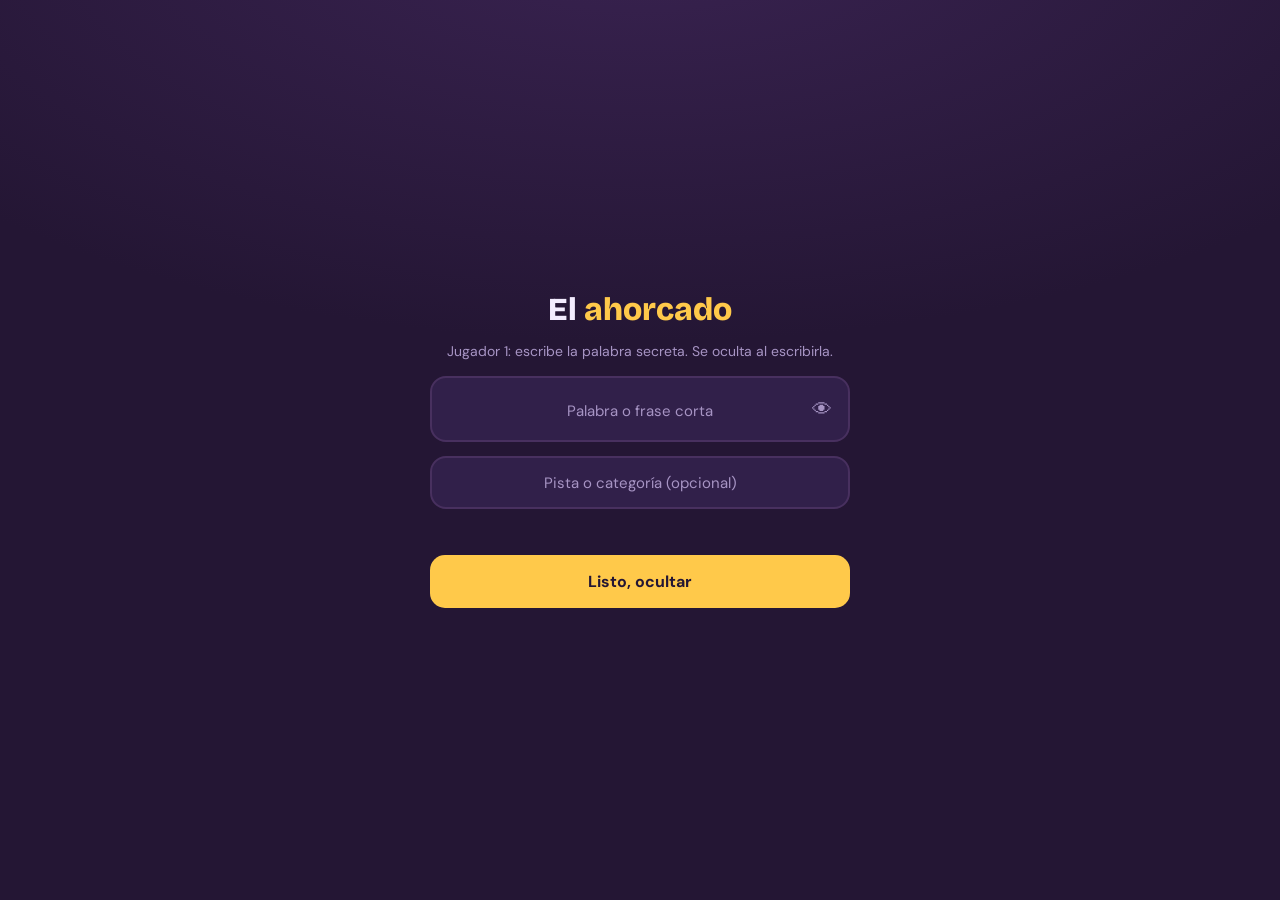
==== ahorcado.html @ eb5de444 "Add files via upload" ====
<!DOCTYPE html>
<html lang="es">
<head>
<meta charset="utf-8">
<meta name="viewport" content="width=device-width, initial-scale=1, viewport-fit=cover">
<title>Ahorcado</title>
<link rel="preconnect" href="https://fonts.googleapis.com">
<link rel="preconnect" href="https://fonts.gstatic.com" crossorigin>
<link href="https://fonts.googleapis.com/css2?family=Bricolage+Grotesque:opsz,wght@12..96,800&family=DM+Sans:wght@400;500;700&display=swap" rel="stylesheet">
<style>
  :root{
    --fondo:#241634;--panel:#31204A;--borde:#48305F;
    --ambar:#FFC94A;--menta:#6FE7C4;--rojo:#FF7B7B;
    --tinta:#F3ECFF;--tenue:#A794C4;
  }
  *{box-sizing:border-box;margin:0;padding:0;-webkit-tap-highlight-color:transparent}
  body{
    background:radial-gradient(120% 80% at 50% -10%, #3A2352 0%, transparent 60%), var(--fondo);
    color:var(--tinta);font-family:'DM Sans',system-ui,sans-serif;
    min-height:100dvh;display:flex;align-items:center;justify-content:center;
    padding:16px calc(16px + env(safe-area-inset-left)) calc(16px + env(safe-area-inset-bottom));
  }
  main{width:100%;max-width:420px}
  .pantalla{display:none;flex-direction:column;gap:14px}
  .pantalla.activa{display:flex}

  h1{font-family:'Bricolage Grotesque',sans-serif;font-weight:800;font-size:clamp(24px,7vw,32px);
     line-height:1.1;text-align:center}
  h1 em{font-style:normal;color:var(--ambar)}
  .nota{font-size:14px;color:var(--tenue);text-align:center;line-height:1.45}

  .campo{position:relative}
  input[type=text],input[type=password]{
    width:100%;font-family:'Bricolage Grotesque',sans-serif;font-weight:800;font-size:22px;
    letter-spacing:.06em;text-align:center;padding:18px 52px;border-radius:16px;
    border:2px solid var(--borde);background:var(--panel);color:var(--tinta);
  }
  input::placeholder{font-family:'DM Sans',sans-serif;font-weight:400;font-size:15px;letter-spacing:0;color:var(--tenue)}
  input:focus{outline:none;border-color:var(--ambar)}
  .ojo{position:absolute;right:8px;top:50%;transform:translateY(-50%);background:none;border:none;
       font-size:20px;padding:10px;cursor:pointer;color:var(--tenue)}
  input.pista{font-family:'DM Sans',sans-serif;font-weight:500;font-size:16px;letter-spacing:0;padding:14px 16px}

  button.accion{
    font-family:inherit;font-weight:700;font-size:16px;padding:16px;border-radius:15px;
    border:none;background:var(--ambar);color:#241634;cursor:pointer;width:100%;
  }
  button.accion.fantasma{background:transparent;color:var(--tenue);border:2px solid var(--borde)}
  button:focus-visible{outline:3px solid var(--tinta);outline-offset:2px}
  .aviso{font-size:13px;color:var(--rojo);text-align:center;min-height:18px}

  /* Juego */
  .escena{display:flex;align-items:center;gap:12px}
  svg.horca{width:120px;flex:none}
  svg.horca *{stroke:var(--tinta);stroke-width:5;stroke-linecap:round;fill:none}
  svg.horca .cuerda{stroke:var(--tenue)}
  svg.horca .reo{stroke:var(--rojo);opacity:0;transition:opacity .25s}
  svg.horca .reo.visible{opacity:1}
  .datos{flex:1;font-size:11px;letter-spacing:.12em;text-transform:uppercase;color:var(--tenue)}
  .datos b{display:block;font-family:'Bricolage Grotesque',sans-serif;font-size:22px;color:var(--tinta);letter-spacing:0;margin-bottom:8px}
  .falladas{font-family:'Bricolage Grotesque',sans-serif;font-size:15px;color:var(--rojo);letter-spacing:.15em;min-height:20px}

  #palabra{
    display:flex;flex-wrap:wrap;justify-content:center;gap:6px;
    font-family:'Bricolage Grotesque',sans-serif;font-weight:800;font-size:26px;
  }
  #palabra .l{width:26px;text-align:center;border-bottom:3px solid var(--borde);padding-bottom:2px}
  #palabra .l.ok{border-color:var(--menta)}
  #palabra .l.falta{color:var(--rojo);border-color:var(--rojo)}
  #palabra .esp{width:14px;border:none}

  #teclado{display:grid;grid-template-columns:repeat(7,1fr);gap:6px}
  #teclado button{
    font-family:'Bricolage Grotesque',sans-serif;font-weight:800;font-size:17px;
    padding:12px 0;border-radius:11px;border:2px solid var(--borde);
    background:var(--panel);color:var(--tinta);cursor:pointer;
  }
  #teclado button:active{background:#3F2A5C}
  #teclado button.si{background:var(--menta);border-color:var(--menta);color:#241634}
  #teclado button.no{background:transparent;color:#5B4574;border-color:#3A2653}
  #teclado button:disabled{cursor:default}

  .final{text-align:center;padding:6px 0}
  .final h2{font-family:'Bricolage Grotesque',sans-serif;font-size:26px;margin-bottom:4px}
  .final .rev{font-size:15px;color:var(--tenue)}
  .final .rev b{color:var(--ambar);font-family:'Bricolage Grotesque',sans-serif;font-size:20px;letter-spacing:.05em}
</style>
</head>
<body>
<main>

  <!-- 1. Escribir la palabra -->
  <section class="pantalla activa" id="p1">
    <h1>El <em>ahorcado</em></h1>
    <p class="nota">Jugador 1: escribe la palabra secreta. Se oculta al escribirla.</p>
    <div class="campo">
      <input type="password" id="secreta" placeholder="Palabra o frase corta" autocomplete="off" autocapitalize="characters" spellcheck="false">
      <button class="ojo" id="ojo" aria-label="Ver la palabra">👁</button>
    </div>
    <input type="text" class="pista" id="pista" placeholder="Pista o categoría (opcional)" autocomplete="off" maxlength="40">
    <p class="aviso" id="aviso"></p>
    <button class="accion" id="btn-listo">Listo, ocultar</button>
  </section>

  <!-- 2. Pasar el teléfono -->
  <section class="pantalla" id="p2">
    <h1>Pásale el <em>teléfono</em></h1>
    <p class="nota">La palabra ya está guardada. Jugador 2, tienes 6 intentos fallidos.</p>
    <button class="accion" id="btn-empezar">Empezar a adivinar</button>
  </section>

  <!-- 3. Adivinar -->
  <section class="pantalla" id="p3">
    <div class="escena">
      <svg class="horca" viewBox="0 0 120 150" aria-hidden="true">
        <line x1="10" y1="145" x2="70" y2="145"/>
        <line x1="30" y1="145" x2="30" y2="10"/>
        <line x1="30" y1="10" x2="85" y2="10"/>
        <line class="cuerda" x1="85" y1="10" x2="85" y2="28"/>
        <circle class="reo" data-p="0" cx="85" cy="42" r="14"/>
        <line class="reo" data-p="1" x1="85" y1="56" x2="85" y2="98"/>
        <line class="reo" data-p="2" x1="85" y1="66" x2="66" y2="84"/>
        <line class="reo" data-p="3" x1="85" y1="66" x2="104" y2="84"/>
        <line class="reo" data-p="4" x1="85" y1="98" x2="68" y2="126"/>
        <line class="reo" data-p="5" x1="85" y1="98" x2="102" y2="126"/>
      </svg>
      <div class="datos">
        Intentos<b id="restantes">6</b>
        <span id="txt-pista"></span>
        <div class="falladas" id="falladas"></div>
      </div>
    </div>

    <div id="palabra"></div>
    <div id="teclado"></div>

    <div class="final" id="final" hidden>
      <h2 id="final-titulo"></h2>
      <p class="rev" id="final-texto"></p>
    </div>
    <button class="accion fantasma" id="btn-otra" hidden>Otra ronda</button>
  </section>

</main>

<script>
const ABC = 'ABCDEFGHIJKLMNÑOPQRSTUVWXYZ'.split('');
const MAX = 6;
let secreta = '', pista = '', usadas, errores, terminado;

const norm = s => s.toUpperCase()
  .replace(/Ñ/g,'\u0001').normalize('NFD').replace(/[\u0300-\u036f]/g,'').replace(/\u0001/g,'Ñ');

const ir = id => document.querySelectorAll('.pantalla')
  .forEach(p => p.classList.toggle('activa', p.id === id));

// --- Pantalla 1
const campo = document.getElementById('secreta');
document.getElementById('ojo').addEventListener('click', () => {
  campo.type = campo.type === 'password' ? 'text' : 'password';
  campo.focus();
});

document.getElementById('btn-listo').addEventListener('click', () => {
  const valor = campo.value.trim().replace(/\s+/g,' ');
  const aviso = document.getElementById('aviso');
  if (norm(valor).replace(/[^A-ZÑ]/g,'').length < 2){
    aviso.textContent = 'Escribe al menos 2 letras.';
    return;
  }
  if (/[^a-zA-ZáéíóúüñÁÉÍÓÚÜÑ ]/.test(valor)){
    aviso.textContent = 'Solo letras y espacios.';
    return;
  }
  aviso.textContent = '';
  secreta = valor.toUpperCase();
  pista = document.getElementById('pista').value.trim();
  campo.type = 'password';
  ir('p2');
});

document.getElementById('btn-empezar').addEventListener('click', () => { arrancar(); ir('p3'); });
document.getElementById('btn-otra').addEventListener('click', () => {
  campo.value = ''; campo.type = 'password';
  document.getElementById('pista').value = '';
  ir('p1');
});

// --- Juego
function arrancar(){
  usadas = new Set(); errores = 0; terminado = false;
  document.getElementById('final').hidden = true;
  document.getElementById('btn-otra').hidden = true;
  document.getElementById('txt-pista').textContent = pista ? 'Pista: ' + pista : '';
  document.querySelectorAll('.reo').forEach(p => p.classList.remove('visible'));

  const tec = document.getElementById('teclado');
  tec.innerHTML = '';
  ABC.forEach(l => {
    const b = document.createElement('button');
    b.textContent = l;
    b.addEventListener('click', () => probar(l, b));
    tec.appendChild(b);
  });
  render();
}

function probar(l, boton){
  if (terminado || usadas.has(l)) return;
  usadas.add(l);
  const acierta = norm(secreta).includes(l);
  boton.classList.add(acierta ? 'si' : 'no');
  boton.disabled = true;

  if (!acierta){
    document.querySelector('.reo[data-p="' + errores + '"]').classList.add('visible');
    errores++;
  }
  render();
  revisar();
}

function render(){
  const cont = document.getElementById('palabra');
  const n = norm(secreta);
  cont.innerHTML = '';
  [...secreta].forEach((ch, i) => {
    const d = document.createElement('span');
    if (ch === ' '){ d.className = 'esp'; }
    else {
      const visto = usadas.has(n[i]);
      d.className = 'l' + (visto ? ' ok' : (terminado ? ' falta' : ''));
      d.textContent = (visto || terminado) ? ch : '';
    }
    cont.appendChild(d);
  });

  document.getElementById('restantes').textContent = MAX - errores;
  document.getElementById('falladas').textContent =
    [...usadas].filter(l => !norm(secreta).includes(l)).join(' ');
}

function revisar(){
  const n = norm(secreta);
  const gano = [...n].every(c => c === ' ' || usadas.has(c));
  if (!gano && errores < MAX) return;

  terminado = true;
  document.querySelectorAll('#teclado button').forEach(b => b.disabled = true);
  render();

  document.getElementById('final-titulo').textContent = gano ? '¡Adivinada!' : 'Te ahorcaron';
  document.getElementById('final-titulo').style.color = gano ? 'var(--menta)' : 'var(--rojo)';
  document.getElementById('final-texto').innerHTML =
    gano ? 'Con ' + errores + (errores === 1 ? ' error' : ' errores')
         : 'La palabra era <b>' + secreta + '</b>';
  document.getElementById('final').hidden = false;
  document.getElementById('btn-otra').hidden = false;
}

addEventListener('keydown', e => {
  if (terminado || !document.getElementById('p3').classList.contains('activa')) return;
  const l = norm(e.key);
  if (l.length === 1 && ABC.includes(l)){
    const b = [...document.querySelectorAll('#teclado button')].find(x => x.textContent === l);
    if (b) probar(l, b);
  }
});
</script>
</body>
</html>
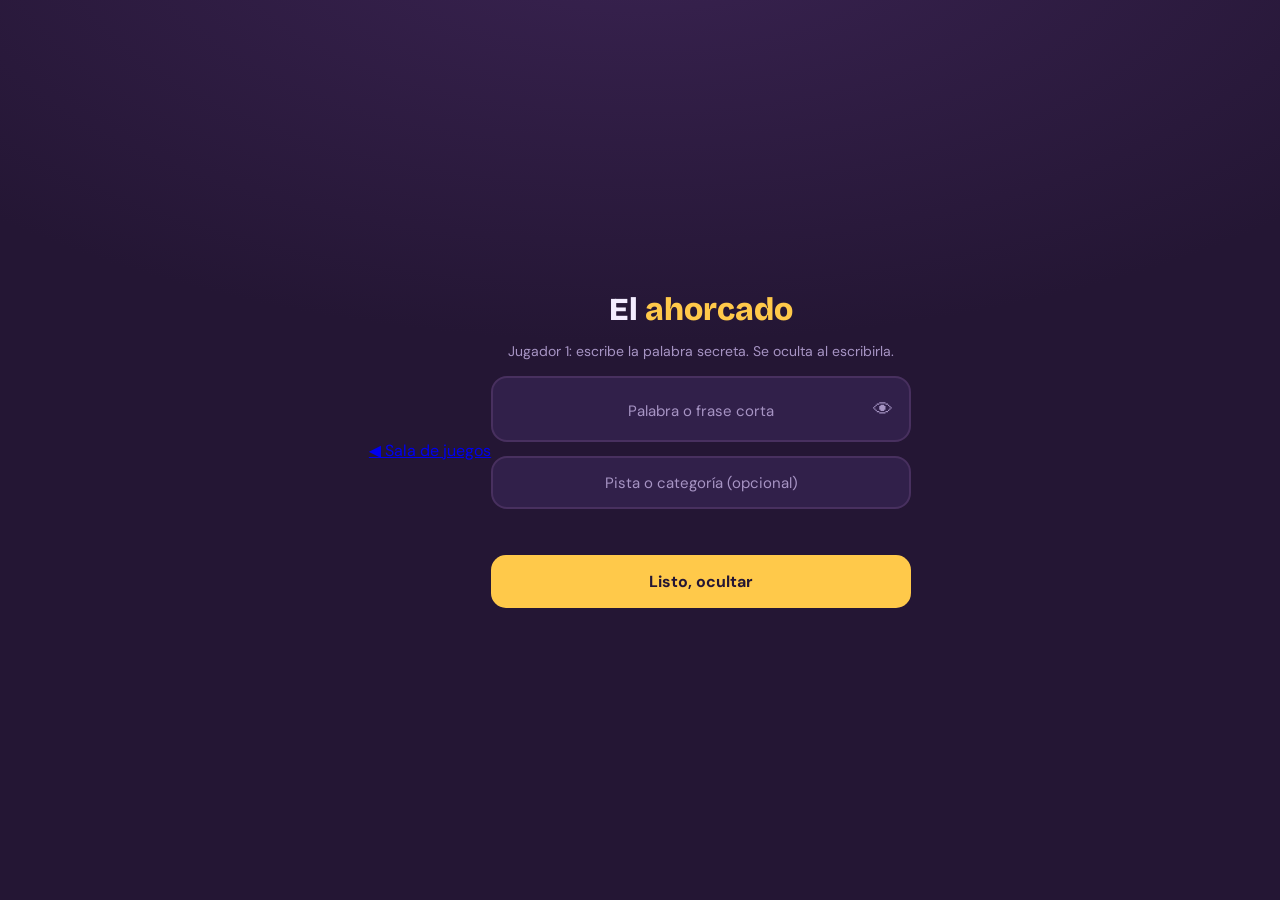
==== commit e093332d: "Add files via upload" ====
--- a/ahorcado.html
+++ b/ahorcado.html
@@ -87,6 +87,7 @@
 </style>
 </head>
 <body>
+<a class="inicio" href="index.html">◀ Sala de juegos</a>
 <main>
 
   <!-- 1. Escribir la palabra -->
@@ -266,6 +267,23 @@
     if (b) probar(l, b);
   }
 });
+
+/* En móvil, la pulsación larga sobre un control abre el menú del sistema
+   y selecciona el texto del botón. Aquí no queremos ninguna de las dos. */
+
+// Cancelar el táctil evita que iOS arrastre la selección de texto al pulsar.
+document.querySelectorAll('button, canvas').forEach(el => {
+  ['touchstart','touchmove','touchend'].forEach(ev =>
+    el.addEventListener(ev, e => {
+      // En los campos de texto sí queremos el comportamiento normal
+      if (e.target.tagName === 'INPUT') return;
+      e.preventDefault();
+    }, { passive:false }));
+});
+
+document.addEventListener('contextmenu', e => {
+  if (e.target.closest('button, canvas')) e.preventDefault();
+});
 </script>
 </body>
 </html>
